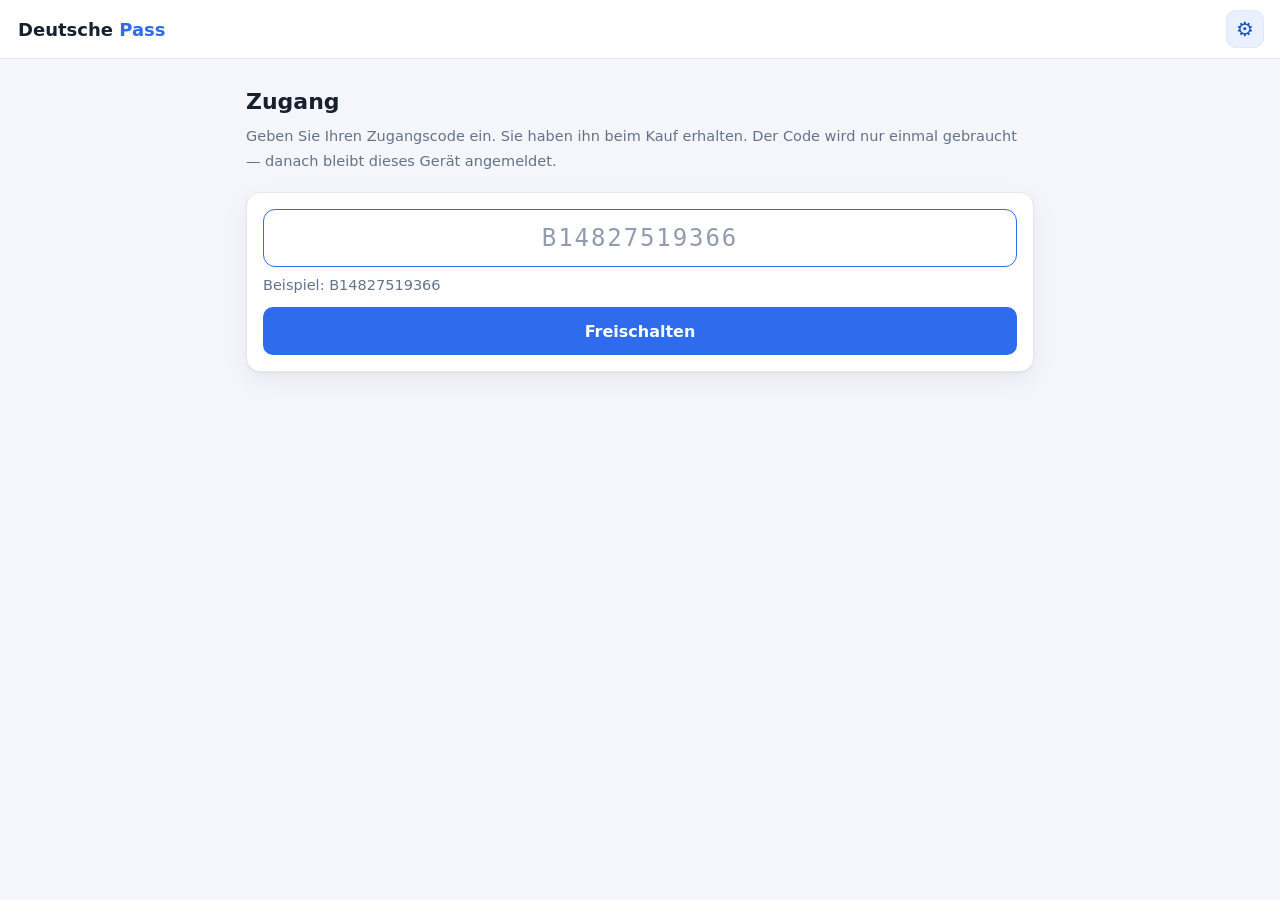
==== index.html @ 7ae7f8ea "Balken-Zahl vertikal nicht mehr abgeschnitten (höher + line-height) Die graue Prozentzahl wirkte unt" ====
<!doctype html>
<html lang="de" dir="ltr">
<head>
<meta charset="utf-8">
<meta name="viewport" content="width=device-width, initial-scale=1, viewport-fit=cover">
<title>Deutsche Pass</title>
<meta name="theme-color" content="#2f6bed">
<meta name="mobile-web-app-capable" content="yes">
<meta name="apple-mobile-web-app-capable" content="yes">
<meta name="apple-mobile-web-app-status-bar-style" content="default">
<meta name="apple-mobile-web-app-title" content="Deutsche Pass">
<link rel="manifest" href="manifest.webmanifest">
<link rel="apple-touch-icon" href="assets/icons/apple-touch-icon.png">
<link rel="icon" href="assets/icons/icon-192.png">
<link rel="stylesheet" href="assets/style.css?v=64">
</head>
<body>

<header class="topbar">
  <!-- ★ Alles im Header: ← Zurück, klickbarer Name (zur Startseite),
       ↺ Zurücksetzen (nur Übung), ⚙ Einstellungen (Sprache/Thema/Schrift)
       jederzeit über ein Menü — ohne zur Startseite zurück zu müssen. -->
  <button id="btnHome" class="brand" aria-label="Startseite">Deutsche <span>Pass</span></button>
  <div id="timer" class="timer" hidden><span id="timerText">00:00</span></div>
  <button id="btnReset" class="hbtn" hidden aria-label="Zurücksetzen">↺</button>
  <button id="btnBack" class="hbtn" hidden aria-label="Zurück">←</button>
  <button id="btnSettings" class="hbtn" aria-label="Einstellungen">⚙</button>
  <div id="setmenu" class="setmenu" hidden></div>
</header>

<main id="app"></main>

<div id="toast" class="toast" hidden></div>

<!-- ★ ?v=… بيكسر الكاش القديم: الرابط بيتغيّر فالمتصفّح مجبور يجيب
     نسخة جديدة. نرفّع الرقم لما يعلق الطلاب على نسخة قديمة. -->
<script src="assets/i18n.js?v=64"></script>
<script src="assets/config.js"></script>
<script src="assets/api.js?v=64"></script>
<script src="assets/app.js?v=64"></script>
<script>
  if ('serviceWorker' in navigator) {
    addEventListener('load', () => navigator.serviceWorker.register('sw.js').catch(() => {}));
  }
</script>
</body>
</html>
---- assets/style.css ----
:root{
  --bg:#f4f6fb; --card:#ffffff; --ink:#16202e; --muted:#65728a;
  --line:#e2e7f0; --brand:#2f6bed; --brand-dark:#1f4fc0; --brand-soft:#e9f0ff;
  --ok:#12855c; --ok-soft:#e4f6ee; --bad:#c8324b; --bad-soft:#fdeaee;
  --warn:#b7791f; --warn-soft:#fdf3e0;
  --fs:16px;              /* A+/A− بيغيّروه من الإعدادات */
  --radius:14px; --shadow:0 1px 2px rgba(16,24,40,.05),0 8px 24px rgba(16,24,40,.06);
}
/* الوضع الليلي: مرة حسب إعداد النظام (إلا إذا المستخدم اختار فاتح صراحةً)،
   ومرة حسب اختياره الصريح — تا يشتغل بالحالتين */
@media (prefers-color-scheme: dark){
  :root:not([data-theme="light"]){
    --bg:#0f1520; --card:#182233; --ink:#f2f5fb; --muted:#aeb9ce;
    --line:#28344a; --brand:#5b8dff; --brand-dark:#7ba3ff; --brand-soft:#1c2b46;
    --ok:#43c795; --ok-soft:#122c24; --bad:#ff7d95; --bad-soft:#331a21;
    --warn:#e0b25e; --warn-soft:#31280f;
    --shadow:0 1px 2px rgba(0,0,0,.3),0 8px 24px rgba(0,0,0,.25);
  }
}
:root[data-theme="dark"]{
    --bg:#0f1520; --card:#182233; --ink:#f2f5fb; --muted:#aeb9ce;
    --line:#28344a; --brand:#5b8dff; --brand-dark:#7ba3ff; --brand-soft:#1c2b46;
    --ok:#43c795; --ok-soft:#122c24; --bad:#ff7d95; --bad-soft:#331a21;
    --warn:#e0b25e; --warn-soft:#31280f;
    --shadow:0 1px 2px rgba(0,0,0,.3),0 8px 24px rgba(0,0,0,.25);
}
*{box-sizing:border-box}
html,body{margin:0;padding:0}
body{
  background:var(--bg); color:var(--ink); min-height:100vh;
  font-family:system-ui,-apple-system,"Segoe UI",Roboto,"Helvetica Neue",Arial,sans-serif;
  font-size:var(--fs); line-height:1.7; -webkit-text-size-adjust:100%;
}
main{max-width:820px; margin:0 auto; padding:18px 16px 24px}

/* ---------- topbar ---------- */
.topbar{
  /* ★ الهيدر دائماً LTR: الاسم «Deutsche Pass» يسار والأزرار يمين، حتى
     لما تكون الواجهة عربي (RTL) — تا يضلّ متل الألماني وما ينقلب. */
  direction:ltr;
  position:sticky; top:0; z-index:30; display:flex; align-items:center; gap:12px;
  padding:10px 16px; background:var(--card); border-bottom:1px solid var(--line);
}
.brand{
  background:none; border:0; font-family:inherit; font-weight:700; font-size:18px;
  color:var(--ink); margin-inline-end:auto; cursor:pointer; padding:4px 2px; white-space:nowrap;
}
.brand span{color:var(--brand)}
.brand:hover{opacity:.82}
/* ★ Header-Symbole: ← Zurück, ↺ Zurücksetzen, ⚙ Einstellungen. */
.hbtn{
  flex:0 0 auto; display:inline-flex; align-items:center; justify-content:center;
  width:38px; height:38px; padding:0; border-radius:10px;
  background:var(--brand-soft); border:1px solid var(--line);
  color:var(--brand-dark); font-size:20px; line-height:1; font-weight:700;
  cursor:pointer; font-family:inherit; transition:background .14s, color .14s, border-color .14s;
}
.hbtn:hover{background:var(--brand); color:#fff; border-color:transparent}
.hbtn.on{background:var(--brand); color:#fff; border-color:transparent}
.hbtn[hidden]{display:none}
/* ★ Einstellungs-Menü: Dropdown unter dem ⚙ im Header. */
.setmenu{
  position:absolute; top:calc(100% + 8px); inset-inline-end:10px; z-index:40;
  background:var(--card); border:1px solid var(--line); border-radius:14px;
  box-shadow:0 14px 34px rgba(16,24,40,.22); padding:14px;
}
.setmenu[hidden]{display:none}
.setmenu .setbar{flex-direction:column; align-items:stretch; gap:12px; margin:0; padding:0; border-bottom:0}
.setmenu .setgrp{justify-content:center}
.timer{
  font-variant-numeric:tabular-nums; font-weight:700; font-size:17px;
  background:var(--brand-soft); color:var(--brand-dark);
  padding:6px 14px; border-radius:999px; letter-spacing:.5px;
}
.timer.low{background:var(--bad-soft); color:var(--bad); animation:pulse 1s infinite}
@keyframes pulse{50%{opacity:.55}}

/* ---------- generic ---------- */
h1{font-size:22px; margin:6px 0 4px}
h2{font-size:1.19em; margin:0 0 6px}
h3{font-size:1em; margin:0 0 4px}
.sub{color:var(--muted); margin:0 0 18px; font-size:14.5px}
.card{
  background:var(--card); border:1px solid var(--line); border-radius:var(--radius);
  padding:16px; margin-bottom:14px; box-shadow:var(--shadow);
}
.row{display:flex; align-items:center; gap:12px}
.grow{flex:1; min-width:0}
/* السمة hidden ما بتشتغل لحالها لما يكون في display صريح بالقاعدة —
   وكل الأزرار والشريط عندهن display. بدون هالسطر، elem.hidden = true
   ما بيخفي شي. */
[hidden]{display:none !important}

/* ٤٨ بكسل أدنى حدّ للمس. الأزرار الأصغر بتنضغط غلط على الموبايل،
   وجمهورنا كورسات لغة مو مطوّرين. والثانوي بإطار واضح مو رمادي باهت:
   بلا إطار ما بيبيّن إنه زرّ أصلاً. */
.btn{
  display:inline-flex; align-items:center; justify-content:center; gap:8px;
  min-height:48px;
  background:var(--brand); color:#fff; border:2px solid var(--brand);
  border-radius:10px;
  padding:12px 22px; font-size:1em; font-weight:600; cursor:pointer;
  font-family:inherit; transition:filter .15s, border-color .15s;
}
.btn:hover:not(:disabled){filter:brightness(1.07)}
.btn:focus-visible{outline:3px solid var(--brand); outline-offset:2px}
.btn:disabled{opacity:.5; cursor:not-allowed}
.btn.ghost{background:transparent; color:var(--brand); border-color:var(--brand)}
.btn.grey{background:var(--card); color:var(--ink); border-color:var(--line)}
.btn.grey:hover:not(:disabled){border-color:var(--brand); filter:none}
.btn.wide{width:100%}
.btn.sm{min-height:38px; padding:7px 15px; font-size:.88em}
.pill{
  display:inline-block; font-size:12.5px; font-weight:600; padding:3px 10px;
  border-radius:999px; background:var(--brand-soft); color:var(--brand-dark);
}
.pill.ok{background:var(--ok-soft); color:var(--ok)}
.pill.bad{background:var(--bad-soft); color:var(--bad)}
.pill.warn{background:var(--warn-soft); color:var(--warn)}

/* ---------- lists ---------- */
.tile{
  display:flex; align-items:center; gap:14px; width:100%; text-align:start;
  background:var(--card); border:1px solid var(--line); border-radius:var(--radius);
  padding:14px 16px; margin-bottom:10px; cursor:pointer; font-family:inherit;
  font-size:1em; color:inherit; box-shadow:var(--shadow); transition:transform .12s, border-color .12s;
}
.tile:hover{transform:translateY(-1px); border-color:var(--brand)}
.tile .n{
  flex:none; width:38px; height:38px; border-radius:10px; background:var(--brand-soft);
  color:var(--brand-dark); font-weight:700; display:grid; place-items:center; font-size:15px;
}
.tile .meta{font-size:.83em; color:var(--muted)}
.tile .chev{color:var(--muted); font-size:20px}

/* ---------- exam ---------- */
/* ★ Der deutsche Inhalt bleibt immer LTR — auch bei arabischer Oberfläche
   (Prüfungsatmosphäre). Transiente UI (Dialog, Toast) liegt außerhalb von
   #app und folgt der Sprachrichtung. */
#app{direction:ltr}
.instr{
  background:var(--brand-soft); border-radius:12px; padding:14px 16px; margin-bottom:16px;
  font-size:.95em;
}
.instr .de{margin-top:8px; color:var(--muted); font-size:.88em}
/* ★ Übersetzung der Anweisung (ar/uk) direkt unter dem deutschen Text. */
.instr:has(+ .instr-tr){margin-bottom:8px}
.instr-tr{
  background:var(--card); border:1px solid var(--line);
  border-inline-start:3px solid var(--brand); border-radius:10px;
  padding:12px 14px; margin-bottom:16px; font-size:.95em; line-height:1.6; color:var(--ink);
}
.passage{
  background:var(--card); border:1px solid var(--line); border-radius:var(--radius);
  padding:16px; margin-bottom:14px; box-shadow:var(--shadow);
}
.passage h3{color:var(--brand-dark)}
.passage p{margin:0 0 14px; line-height:1.85}
.passage p:last-child{margin-bottom:0}
.passage p.strong{font-weight:700}          /* Überschrift im Originaltext */
.passage .body{white-space:pre-wrap; line-height:1.85}

/* ---------- Schild: Lesen Teil 3 (Hinweisschilder / Aushänge) ----------
   كل سؤال = لافتة/إعلان صغير داخل إطار مثل الفحص الحقيقي. العنوان فوق
   الإطار (الموقف)، والمتن متوسّط جوّا إطار مزدوج، وأوّل سطر fett. */
.schildwrap{margin:0 0 16px}
.schildcap{font-weight:600; color:var(--muted); margin:0 0 8px; font-size:.95em}
.schild{
  border:2px solid var(--ink); border-radius:4px;
  background:var(--card); box-shadow:0 0 0 4px var(--card),0 0 0 5px var(--line);
  padding:18px 20px; max-width:430px; text-align:center;
}
.schild p{margin:0 0 8px; line-height:1.6}
.schild p:last-child{margin-bottom:0}
.schild p.h{font-weight:800; font-size:1.12em; letter-spacing:.3px; margin-bottom:10px}

/* ---------- Formular: Schreiben Teil 1 (Anmeldung ausfüllen) ----------
   نموذج تسجيل مثل الفحص: عنوان متوسّط، صفوف «اسم الحقل : القيمة».
   القيم المعطاة برمادي خفيف، والخانات الفاضية حقول إدخال مع رقمها. */
.formscenario{
  background:var(--brand-soft); border-radius:var(--radius);
  padding:14px 16px; margin:0 0 16px; line-height:1.7;
}
.formscenario p{margin:0 0 8px}
.formscenario p:last-child{margin:0}
.formcard{
  border:1.5px solid var(--ink); border-radius:6px; background:var(--card);
  padding:16px 16px 18px; margin:0 0 4px; overflow:hidden;
}
.formhd{text-align:center; border-bottom:2px solid var(--ink); padding-bottom:8px; margin-bottom:14px}
.formtitle{font-weight:800; font-size:1.15em; letter-spacing:.2px}
.formsub{font-weight:700; color:var(--muted)}
.frow{
  display:grid; grid-template-columns:minmax(104px,34%) 1fr;
  gap:6px 10px; align-items:center; padding:6px 0;
  border-bottom:1px dashed var(--line);
}
.frow:last-child{border-bottom:0}
.flabel{color:var(--muted); font-weight:600; font-size:.95em}
.flabel .fnum{color:var(--muted); font-weight:500; font-size:.85em; opacity:.8}
.fcell{display:flex; flex-wrap:wrap; align-items:center; gap:6px 8px; min-width:0}
.fval{flex:0 1 auto; min-width:0; padding:3px 8px; border-radius:4px}
.fval.given{background:var(--line); color:var(--ink)}
.frow .q.ffill{flex:1 1 120px; min-width:96px; margin:0}
.frow .q.fchoice{flex:1 1 100%; margin:0}
.finput{
  width:100%; box-sizing:border-box; padding:7px 10px;
  border:1px solid var(--line); border-radius:6px;
  background:var(--card); color:var(--ink); font:inherit; font-size:.95em;
}
.finput:focus{outline:none; border-color:var(--brand); box-shadow:0 0 0 2px var(--brand-soft)}
.finput.correct{border-color:var(--ok); color:var(--ok); font-weight:700}
.finput.wrong{border-color:var(--bad); color:var(--bad); text-decoration:line-through}
/* ★ موبايل: التسمية والخانة كانوا فايتين ببعض (وبتسوأ لما يكبر الخط).
   منخلّي كل صفّ عمودي — التسمية فوق والخانة تحت بعرض كامل. */
@media (max-width:600px){
  .frow{grid-template-columns:1fr; gap:4px 0; padding:9px 0}
  .flabel{font-size:.9em}
  .fcell{width:100%}
  .fval.given{display:inline-block}
}
.fsol{display:block; margin-top:4px; color:var(--ok); font-weight:700; font-size:.9em}
.fchoice .opts.inline{margin:0; flex-wrap:wrap; gap:6px}
.fchoice .opt{padding:5px 10px}

/* ---------- Schreiben Teil 2 (Übung) — „Wow"-Design ---------- */
.btn.sm{padding:4px 12px; font-size:.85em}

/* Aufgabe als eleganter Prompt mit Akzentleiste + Feder-Icon */
.w2set .instr{
  position:relative; margin:0 0 14px; padding:16px 18px 16px 54px;
  background:linear-gradient(135deg, var(--brand-soft), transparent 70%), var(--card);
  border:1px solid var(--line); border-inline-start:4px solid var(--brand);
  border-radius:16px; line-height:1.75; box-shadow:var(--shadow);
}
.w2set .instr::before{
  content:"✍️"; position:absolute; inset-inline-start:16px; top:15px; font-size:1.5em;
  filter:drop-shadow(0 2px 4px rgba(0,0,0,.2));
}
.w2set textarea{border-radius:14px}
.w2set .wlabel{
  display:inline-flex; align-items:center; gap:6px; margin-top:10px;
  padding:5px 13px; border-radius:999px; background:var(--brand-soft);
  color:var(--brand-dark); font-size:.9em; font-weight:700;
}
.w2set .wlabel.low{background:var(--warn-soft); color:var(--warn)}
.w2set .wlabel .sub{font-weight:500; margin:0}

.w2{margin-top:14px}
.w2tools{display:flex; flex-wrap:wrap; gap:10px; align-items:center}
.w2tools .btn{
  flex:0 1 auto; border-radius:12px; font-weight:700;
  transition:transform .14s ease, box-shadow .14s ease, filter .14s ease, background .2s ease;
}
.w2tools .btn:hover:not(:disabled){transform:translateY(-2px); box-shadow:0 8px 20px rgba(16,24,40,.18)}
.w2tools .btn:active{transform:translateY(0)}
.w2tools .btn:not(.ghost):not(.grey){
  background:linear-gradient(135deg, var(--brand), var(--brand-dark)); border-color:transparent;
}
.w2tools .btn.saved{background:linear-gradient(135deg, var(--ok), #0e7a53); border-color:transparent}
.w2photo{cursor:pointer; margin:0}

/* gespeichertes Foto wie ein aufgeklebtes Polaroid */
.w2shot .shot{margin:16px 0 0; display:flex; flex-direction:column; align-items:center; gap:10px}
.w2shot .shot img{
  max-width:88%; max-height:420px; padding:10px 10px 30px; background:#fff;
  border:none; border-radius:4px; transform:rotate(-1.6deg);
  box-shadow:0 14px 34px rgba(0,0,0,.28), 0 2px 6px rgba(0,0,0,.2);
}

/* Musterlösung wie ein Brief auf Papier — mit sanfter Einblendung */
.muster{
  position:relative; margin-top:16px; padding:20px 22px 18px;
  background:linear-gradient(180deg, var(--ok-soft), var(--card) 60%);
  border:1px solid var(--ok); border-inline-start:5px solid var(--ok);
  border-radius:16px; box-shadow:0 10px 30px rgba(16,24,40,.12);
  animation:musterIn .34s cubic-bezier(.2,.7,.3,1);
}
@keyframes musterIn{from{opacity:0; transform:translateY(-8px)} to{opacity:1; transform:none}}
.muster h3{
  display:inline-flex; align-items:center; gap:8px; margin:0 0 10px;
  color:var(--ok); letter-spacing:.3px;
}
.muster h3::before{content:"📄"; font-size:1.1em}
.muster .body{
  white-space:pre-wrap; line-height:1.95;
  font-family:Georgia,"Times New Roman",serif; font-size:1.04em; color:var(--ink);
}

/* ---------- Sprechen Teil 1: Sich vorstellen ---------- */
.sprechen{margin-top:4px}
.flipgrid{display:grid; grid-template-columns:1fr 1fr; gap:12px; margin:14px 0}
@media(max-width:380px){.flipgrid{grid-template-columns:1fr}}
.flip{border:0; background:none; padding:0; cursor:pointer; min-height:96px;
  font:inherit; perspective:900px}
.flipin{position:relative; display:block; width:100%; min-height:96px;
  transition:transform .5s cubic-bezier(.2,.7,.3,1); transform-style:preserve-3d}
.flip.flipped .flipin{transform:rotateY(180deg)}
.flip:hover .flipin{box-shadow:none}
.fface{position:absolute; inset:0; display:flex; align-items:center; justify-content:center;
  text-align:center; padding:14px; border-radius:16px; -webkit-backface-visibility:hidden;
  backface-visibility:hidden; box-shadow:var(--shadow)}
.ffront{background:linear-gradient(135deg, var(--brand-soft), var(--card));
  border:1px solid var(--line); color:var(--brand-dark);
  font-family:Georgia,"Times New Roman",serif; font-size:1.5em; font-weight:700}
.fback{background:linear-gradient(135deg, var(--ok-soft), var(--card));
  border:1px solid var(--ok); color:var(--ink);
  transform:rotateY(180deg); font-size:.98em; line-height:1.55}
.spquiz{margin-top:18px; padding:16px; border-radius:16px; background:var(--card);
  border:1px solid var(--line); box-shadow:var(--shadow)}
.spquiz h3{margin:0 0 10px}
.qcard{background:var(--brand-soft); border-radius:12px; padding:14px 16px;
  margin-bottom:12px; min-height:48px}
.spqtext{margin:0; font-weight:700; font-size:1.08em; color:var(--ink)}
.spqans{margin:8px 0 0; color:var(--ok); font-weight:600}
.sptools{display:flex; flex-wrap:wrap; gap:10px}
.sptools .btn{border-radius:12px; font-weight:700; transition:transform .14s, box-shadow .14s}
.sptools .btn:hover{transform:translateY(-2px); box-shadow:0 8px 20px rgba(16,24,40,.18)}
.sptools .btn:not(.ghost){background:linear-gradient(135deg, var(--brand), var(--brand-dark)); border-color:transparent}

/* ★ Sprechen Teil 2 — كروت موضوع/كلمة */
.spthemes{display:flex; flex-wrap:wrap; gap:8px; margin:12px 0 16px}
.spchip{border:1px solid var(--line); background:var(--card); color:var(--ink);
  border-radius:999px; padding:6px 14px; font:inherit; font-weight:600; font-size:.92em;
  cursor:pointer; transition:all .14s}
.spchip:hover{border-color:var(--brand); color:var(--brand-dark)}
.spchip.on{background:linear-gradient(135deg, var(--brand), var(--brand-dark));
  border-color:transparent; color:#fff; box-shadow:0 6px 16px rgba(16,24,40,.18)}
.spcard{position:relative; border:2px solid var(--ink); border-radius:16px;
  background:linear-gradient(160deg, var(--card), var(--brand-soft));
  padding:34px 20px 30px; min-height:150px; display:flex; flex-direction:column;
  align-items:center; justify-content:center; text-align:center; box-shadow:var(--shadow);
  overflow:hidden}
.spcard::before{content:"🎴"; position:absolute; top:10px; right:14px; font-size:1.2em; opacity:.5}
.spcardthema{position:absolute; top:12px; left:14px; display:inline-flex; align-items:center;
  gap:6px; font-size:.82em}
.spthemalbl{background:var(--brand); color:#fff; border-radius:7px; padding:2px 9px;
  font-weight:700; letter-spacing:.02em}
.spthemaval{font-weight:700; color:var(--brand-dark)}
.spcardwort{font-family:Georgia,"Times New Roman",serif; font-weight:700;
  font-size:2.3em; line-height:1.15; color:var(--ink); margin-top:10px; word-break:break-word}
.spcard.empty{border-style:dashed; border-color:var(--line); background:var(--card)}
.spcard.empty::before{opacity:.3}
.spcard.empty .spcardwort{font-family:inherit; font-size:1.02em; font-weight:500; color:var(--muted)}
.spcard.empty .spcardthema{display:none}
.spreveal{margin:14px 0}
.spreveal p{display:flex; gap:10px; align-items:baseline; margin:0 0 8px;
  padding:12px 14px; border-radius:12px; line-height:1.5}
.splbl{flex:0 0 auto; font-size:1.05em}
.spqline{background:var(--brand-soft)}
.spqtext2{font-weight:700; color:var(--ink)}
.spaline{background:var(--ok-soft)}
.spatext{color:var(--ok); font-weight:600}
.bank{
  background:var(--card); border:1px dashed var(--line); border-radius:var(--radius);
  padding:14px 16px; margin-bottom:16px;
}
.bank ul{margin:0; padding:0; list-style:none; display:grid; gap:7px}
.bank li{font-size:.95em; line-height:1.55}
.bank .k{
  display:inline-grid; place-items:center; width:24px; height:24px; border-radius:6px;
  background:var(--brand-soft); color:var(--brand-dark); font-weight:700; font-size:13px;
  margin-inline-end:8px; vertical-align:-4px;
}
.q{
  background:var(--card); border:1px solid var(--line); border-radius:var(--radius);
  padding:14px 16px; margin-bottom:12px; box-shadow:var(--shadow);
}
.q .qhead{display:flex; gap:10px; align-items:flex-start; margin-bottom:10px}
.q .qnum{
  flex:none; width:28px; height:28px; border-radius:8px; background:var(--brand-soft);
  color:var(--brand-dark); font-weight:700; display:grid; place-items:center; font-size:14px;
}
.q .qtext{font-weight:600; font-size:15.5px}
.opts{display:grid; gap:8px}
.opts.inline{grid-template-columns:1fr 1fr}
/* Teil 2: die zwei Anzeigen nebeneinander (wie im Test) */
.opts.cards{grid-template-columns:1fr 1fr; gap:12px; align-items:stretch}
.opt{
  display:flex; align-items:center; gap:10px; border:1.5px solid var(--line);
  border-radius:10px; padding:13px 14px; cursor:pointer; font-size:.95em;
  min-height:48px;
  transition:border-color .12s, background .12s;
}
.opt:hover{border-color:var(--brand)}
.opt input{accent-color:var(--brand); width:18px; height:18px; flex:none; margin:0}
.opt.sel{border-color:var(--brand); background:var(--brand-soft)}
.opt .k{font-weight:700; color:var(--brand-dark); flex:none}
/* ★ تصحيح بسيط: بلا خلفيات مملوءة. الصحيح = إطار أخضر + ✓،
   اختيارك الغلط = إطار أحمر + ✗. والحالة بتبيّن بالشريط الجانبي الملوّن. */
.opt.correct{border-color:var(--ok)}
.opt.wrong{border-color:var(--bad)}
.opt.correct::after{content:"✓"; margin-inline-start:auto; font-weight:800; color:var(--ok)}
.opt.wrong::after{content:"✗"; margin-inline-start:auto; font-weight:800; color:var(--bad)}

/* Üben nach Abschnitt: Antworten anzeigen (grün/rot) */
.pgroup{margin-bottom:8px}
.reveal{width:100%; margin:4px 0 20px}
.reveal.done{border-color:var(--ok); color:var(--ok); cursor:default}
/* Goethe Lesen Teil 2: Anzeigen als kleine Website-Fenster.
   ★ Klassennamen ohne „ad"/„anzeige" — Werbeblocker blenden Elemente mit
     solchen Klassen aus, dann bleibt die Karte leer. „wc" = Website-Karte. */
.opt.webcard{flex-direction:row; align-items:stretch; gap:10px; padding:10px; cursor:pointer}
.opt.webcard > input{align-self:center}
.opt.webcard > .k{align-self:center; text-transform:lowercase}
.opt.webcard.correct, .opt.webcard.wrong{background:transparent}
.opt.webcard.correct .wc{border-color:var(--ok)}
.opt.webcard.wrong .wc{border-color:var(--bad)}
.wc{flex:1; min-width:0; border:1px solid var(--line); border-radius:8px; overflow:hidden; background:var(--card)}
.wc .wcbar{display:block; padding:6px 10px; font-size:.8em; color:var(--muted);
  background:var(--brand-soft); border-bottom:1px solid var(--line); font-weight:600;
  overflow:hidden; text-overflow:ellipsis; white-space:nowrap}
.wc.web .wcbar{font-family:ui-monospace,Menlo,Consolas,monospace; color:var(--brand-dark)}
.wc.web .wcbar::before{content:"🌐 "}
.wc .wcbody{display:block; padding:10px 12px; font-size:.9em; line-height:1.5}
.wcline{display:block}
.wcline + .wcline{margin-top:3px}
.wcline.bullet{padding-inline-start:15px; position:relative}
.wcline.bullet::before{content:"•"; position:absolute; inset-inline-start:3px; color:var(--brand)}
.wc .wcbody b{color:var(--ink); font-weight:700}
.praxisset{margin-bottom:10px; padding-bottom:6px; border-bottom:1px solid var(--line)}
.praxisset .setnum{font-size:1.05em; color:var(--brand-dark); margin:18px 0 6px}
/* ★ Übungs-Tabs: eine kompakte, horizontal scrollbare Reihe (stapelt sich
   nicht mehr in viele Zeilen). Erledigt = grün, offen = neutral, aktiv = Ring. */
.praxtabs{display:flex; flex-wrap:nowrap; gap:6px; margin:2px 0 16px;
  overflow-x:auto; padding-bottom:5px; scrollbar-width:thin;
  -webkit-overflow-scrolling:touch; scroll-snap-type:x proximity}
.praxtabs::-webkit-scrollbar{height:6px}
.praxtabs::-webkit-scrollbar-thumb{background:var(--line); border-radius:999px}
.praxtab{flex:0 0 auto; min-width:36px; min-height:34px; padding:5px 10px;
  border-radius:9px; background:var(--card); border:1px solid var(--line);
  color:var(--ink); font:inherit; font-size:.9em; font-weight:700; cursor:pointer;
  scroll-snap-align:center;
  transition:border-color .12s, background .12s, color .12s, box-shadow .12s}
.praxtab:hover{border-color:var(--brand)}
.praxtab.done{background:var(--ok-soft); border-color:var(--ok); color:var(--ok)}
.praxtab.on{border-color:var(--brand); box-shadow:0 0 0 2px var(--brand-soft)}
.reset{width:100%; margin:8px 0 28px; color:var(--bad); border-color:var(--bad)}
.key.correct{border-color:var(--ok); background:var(--ok-soft); color:var(--ok)}
.key.wrong{border-color:var(--bad); background:var(--bad-soft); color:var(--bad)}
.locked{pointer-events:none}
select,textarea{
  font-family:inherit; font-size:.95em; color:var(--ink); background:var(--card);
  border:1.5px solid var(--line); border-radius:10px; padding:10px 12px; width:100%;
}
select:focus,textarea:focus{outline:0; border-color:var(--brand)}
textarea{min-height:230px; line-height:1.8; direction:ltr; text-align:left}
.counter{font-size:.83em; color:var(--muted); margin-top:6px}

/* ---- Schnellprüfung beim Brief ----
   Zählbares steht oben und aktualisiert sich beim Tippen. Die Leitpunkte
   stehen darunter als Haken — ob ein Punkt wirklich bearbeitet ist, kann
   nur der Schreibende beurteilen, also behauptet die App es nicht. */
.checks{margin-top:10px; border:1px solid var(--line); border-radius:12px;
  padding:12px 14px; background:var(--card)}
.checks h3{margin:0 0 8px; font-size:.95em}
.checks ul{list-style:none; margin:0; padding:0}
.checks li{display:flex; gap:8px; align-items:flex-start; padding:3px 0;
  font-size:.92em; color:var(--muted)}
.checks li.ok{color:var(--ok)}
.checks .mark{flex:none; width:1.1em; font-weight:700}
.checks .sub{margin:10px 0 4px; font-size:.86em}
.checks .pts li{color:var(--ink)}
.checks .pts label{display:flex; gap:8px; align-items:flex-start; cursor:pointer}
.checks .pts input{margin:2px 0 0; width:18px; height:18px; flex:none;
  accent-color:var(--brand)}

/* حقل الكود: كبير، بالنص، وLTR دايماً — حتى بواجهة عربية الكود لاتيني */
.codeinput{
  font-family:ui-monospace,SFMono-Regular,Menlo,Consolas,monospace;
  font-size:1.5em; font-weight:700; letter-spacing:.12em;
  direction:ltr; text-align:center; text-transform:uppercase;
  color:var(--ink); background:var(--card);
  border:1.5px solid var(--line); border-radius:12px;
  padding:14px 10px; width:100%; min-height:56px;
}
.codeinput:focus{outline:0; border-color:var(--brand)}
.codeinput::placeholder{font-weight:400; letter-spacing:.08em; color:var(--muted); opacity:.7}

/* ---------- feedback ---------- */
.fb{margin-top:10px; border-radius:10px; padding:10px 12px; font-size:14.5px}
.fb.ok{background:var(--ok-soft); color:var(--ok)}
.fb.bad{background:var(--bad-soft); color:var(--bad)}
.fb .why{color:var(--ink); margin-top:6px; opacity:.85}
/* ★ شريط جانبي ملوّن بيبيّن حالة السؤال: أخضر = صح، أحمر = غلط. */
.q.isok{border-inline-start:4px solid var(--ok)}
.q.isbad{border-inline-start:4px solid var(--bad)}

/* ---------- score ---------- */
.score{text-align:center; padding:26px 16px}
.score .big{font-size:52px; font-weight:800; line-height:1.1}
.score .pct{font-size:18px; color:var(--muted); margin-top:4px}
.bar{height:10px; border-radius:999px; background:var(--line); overflow:hidden; margin:16px 0 6px}
.bar > i{display:block; height:100%; background:var(--brand); border-radius:999px}
.bar > i.ok{background:var(--ok)}
.bar > i.bad{background:var(--bad)}

/* ---------- bottom bar ---------- */
.bottombar{
  position:fixed; bottom:0; inset-inline:0; z-index:25;
  background:var(--card); border-top:1px solid var(--line);
  padding:0 0 env(safe-area-inset-bottom);
}
.bottombar .inner{
  padding:10px 16px; display:flex; gap:10px;
  align-items:center; justify-content:center; flex-wrap:wrap;
}
/* شريط التقدّم فوق الأزرار: بيبيّن وين وصل بلمحة، والرقم تحته بيقول
   بالضبط. مع مؤقّت شغّال، «كم باقي» سؤال بيتكرّر كل دقيقة. */
.progbar{height:5px; background:var(--line); overflow:hidden}
.progbar i{display:block; height:100%; width:0; background:var(--brand);
  transition:width .25s ease}
.bottombar .progress{font-size:.88em; color:var(--muted); white-space:nowrap}
.bottombar .inner{width:100%; max-width:820px; margin:0 auto; display:flex; gap:10px; align-items:center}
/* ★ أزرار الـfooter بشاشة النتيجة: متوسّطة وبعرض مريح، مو مشدودة على
   كل العرض. بس بالأشرطة يلي بلا مؤشّر تقدّم (مو شريط الامتحان). */
.bottombar .inner:not(:has(.progress)){justify-content:center}
.bottombar .inner:not(:has(.progress)) > .btn{flex:0 0 auto; min-width:150px}
.progress{font-size:13.5px; color:var(--muted); white-space:nowrap}

/* ---------- toast ---------- */
.toast{
  position:fixed; bottom:80px; inset-inline:0; margin:auto; width:max-content; max-width:88%;
  background:var(--ink); color:var(--bg); padding:10px 18px; border-radius:999px;
  font-size:14.5px; z-index:60; box-shadow:var(--shadow);
}
.empty{text-align:center; color:var(--muted); padding:40px 10px}
@media (max-width:520px){
  .opts.inline{grid-template-columns:1fr}
  main{padding:14px 12px 20px}
}
/* Anzeigen brauchen mehr Breite — auf schmalen Schirmen untereinander */
@media (max-width:640px){
  .opts.cards{grid-template-columns:1fr}
}

/* صورة بنك الإعلانات (Leseverstehen Teil 3) */
.bankimg{
  width:100%; height:auto; border-radius:10px; border:1px solid var(--line);
  background:#fff; display:block;
}

/* Zeilen in der Korrektur: Label + Wert */
.fb b{display:block; margin-bottom:4px}
.fbrow{display:flex; gap:10px; align-items:baseline; margin-top:4px}
.fbrow .lbl{flex:none; min-width:96px; opacity:.8; font-size:13.5px}
.fbrow .val{flex:1; color:var(--ink); font-weight:500}
.fb.warn{background:var(--warn-soft); color:var(--warn)}

/* Anzeigenbild (Leseverstehen, Teil 3) */
.bankimg{
  width:100%; height:auto; border-radius:10px; border:1px solid var(--line);
  background:#fff; display:block;
}

/* Gruppen auf der Modelltest-Seite */

/* Teile-Liste auf dem Startbildschirm eines Prüfungsteils */
.partlist{list-style:none; margin:0 0 16px; padding:0; display:grid; gap:1px;
  background:var(--line); border:1px solid var(--line); border-radius:10px; overflow:hidden}
.partlist li{display:flex; gap:12px; align-items:baseline;
  background:var(--card); padding:10px 14px; font-size:15px}
.partlist .meta{color:var(--muted); font-size:13px; white-space:nowrap}

/* Sprungleiste zwischen den Teilen einer Prüfung */
.partnav{position:sticky; top:53px; z-index:20; display:flex; gap:8px; overflow-x:auto;
  padding:10px 0; margin:-4px 0 10px; background:var(--bg);
  -webkit-overflow-scrolling:touch; scrollbar-width:none}
.partnav::-webkit-scrollbar{display:none}
.partnav a{flex:none; text-decoration:none; font-size:13.5px; font-weight:600;
  color:var(--brand-dark); background:var(--brand-soft);
  padding:6px 13px; border-radius:999px; white-space:nowrap}
.partnav a:hover{filter:brightness(.95)}
.partnav a.active{background:var(--brand); color:#fff}

/* Überschrift eines Teils innerhalb einer laufenden Prüfung */
.part{scroll-margin-top:110px}
.part + .part{margin-top:34px; border-top:2px solid var(--line); padding-top:22px}
.parthead{font-size:18px; margin:0 0 10px; color:var(--brand-dark)}

/* Teil-Ergebnis in der Korrektur */
.partscore{display:flex; gap:12px; align-items:center; margin:22px 0 10px;
  font-weight:600; font-size:15.5px}

/* Nachfrage-Fenster (das eingebaute confirm() ist im eingebetteten Rahmen blockiert) */
.modalback{position:fixed; inset:0; z-index:100; display:grid; place-items:center;
  background:rgba(9,14,24,.55); padding:24px}
.modal{background:var(--card); border:1px solid var(--line); border-radius:var(--radius);
  box-shadow:var(--shadow); padding:20px; max-width:380px; width:100%}
.modal p{margin:0 0 18px; font-size:16px}
.modalbtns{display:flex; gap:10px}
.modalbtns .btn{flex:1}

/* ---- Problem melden ----
   Ruhig und am Ende der Seite: wichtig genug, um gefunden zu werden,
   unwichtig genug, um nicht mit „Prüfung starten" zu konkurrieren. */
.reportbtn{width:100%; margin-top:16px; display:flex; align-items:center;
  justify-content:center; gap:8px; color:var(--muted); font-weight:500}
.reportbtn .i{display:inline-grid; place-items:center; width:20px; height:20px;
  border-radius:50%; border:1.5px solid currentColor; font-size:12px;
  font-weight:700; font-style:italic; flex:none}

/* Das Meldefenster ist breiter — hier wird geschrieben, nicht geklickt. */
.modal.report{max-width:520px}
.modal.report p{margin-bottom:12px; font-size:15px; color:var(--muted); line-height:1.6}
/* ★ Anders als der deutsche Brief: hier schreibt die Person in ihrer
   eigenen Sprache. Die feste LTR-Regel für textarea würde arabischen
   Text verkehrt herum ausrichten, darum erbt dieses Feld die Richtung
   der Oberfläche — und dir="auto" entscheidet innerhalb der Zeile. */
.modal.report textarea{direction:inherit; text-align:start; min-height:150px}
.modal.report .counter{margin:6px 0 16px}

/* Ein Bewertungskriterium im Schriftlichen Ausdruck */
.crit + .crit{margin-top:18px; border-top:1px solid var(--line); padding-top:16px}
.crit h3{margin:0 0 2px; font-size:16px}
.crit .opts.inline{grid-template-columns:repeat(4, 1fr)}
.crit .opt{flex-direction:column; gap:2px; text-align:center; padding:8px 4px; font-size:13px}
.crit .opt input{display:none}
.crit .opt .k{font-size:16px}

/* Schriftlicher Ausdruck: Aufbau wie im Prüfungsheft */
.briefintro{margin:0 0 12px; font-size:15px}
.brief{border:2px solid var(--warn); border-radius:10px; padding:16px 18px;
  background:var(--card); margin-bottom:18px}
.brief p{margin:0 0 10px; line-height:1.75; font-size:15px}
.brief p:last-child{margin-bottom:0}
.brief .anrede{font-weight:600}
.brief .sig{font-weight:600; margin-top:14px}
.task{margin-bottom:18px}
.task > p{margin:0 0 10px; font-size:15px; font-weight:600}
.task ul{margin:0 0 12px; padding-inline-start:22px; display:grid; gap:6px}
.task li{font-size:15px; font-weight:600}
.task .hint{font-weight:400; font-size:14px; color:var(--muted); margin:0 0 6px}

/* Zeit und Ergebnis nebeneinander auf der Kachel */
.pills{display:flex; flex-direction:column; gap:6px; align-items:flex-end; flex:none}

/* Früher gewählte Antwort: durchgestrichen */
.opt.dropped{opacity:.55}
.opt.dropped .k, .opt.dropped .grow{text-decoration:line-through}

/* Schon vergebene Zuordnung: im Auswahlfeld gesperrt */
select option:disabled{color:var(--muted)}

/* Prüfungsteil-Kachel mit Zeile für die letzte Prüfung */
.blockcard{margin-bottom:10px}
.blockcard .tile{margin-bottom:0}
.lastrun{
  display:grid; grid-template-columns:1fr auto auto; align-items:center; gap:8px;
  background:var(--card); border:1px solid var(--line); border-top:0;
  border-radius:0 0 var(--radius) var(--radius);
  padding:9px 10px 9px 14px; font-size:13px; color:var(--muted); line-height:1.5;
}
.lastrun .btn.sm{padding:6px 11px; font-size:13px; white-space:nowrap}

/* Pause-Fenster */
.modal h2{margin:0 0 6px; font-size:19px}
.pausetime{font-variant-numeric:tabular-nums; font-weight:700; font-size:22px;
  color:var(--brand-dark); margin:0 0 18px}
#pause{flex:none; padding:12px 16px}

/* Während der Pause sind die Aufgaben nicht lesbar */
body.paused main{filter:blur(7px); pointer-events:none; user-select:none}

/* Kachel "Fehler wiederholen" */
.tile.drill .n{background:var(--warn-soft); color:var(--warn); font-size:19px}

/* ---- Zuordnung: Buchstaben-Knöpfe statt Auswahlliste ----
   Eine Liste mit 15 Einträgen verlangt antippen, lesen, scrollen, treffen.
   Die Knöpfe zeigen alle Buchstaben auf einmal; der zugehörige Text steht
   ohnehin schon über den Aufgaben. */
.keys{display:flex; flex-wrap:wrap; gap:8px; margin-top:8px}
.key{
  min-width:48px; min-height:48px;
  background:var(--card); color:var(--ink);
  border:2px solid var(--line); border-radius:10px;
  font:inherit; font-size:1.05em; font-weight:700; cursor:pointer;
  transition:border-color .12s, background .12s;
}
.key:hover:not([disabled]){border-color:var(--brand)}
.key.sel{background:var(--brand); border-color:var(--brand); color:#fff}
.key[disabled]{opacity:.3; cursor:default}
.key.clr{font-weight:400; color:var(--muted); border-style:dashed}

/* ---- Einstellungen: direkt auf der Startseite ----
   Sprache, Aussehen, Schriftgröße stehen oben auf der Startseite statt
   hinter einem ⚙. Wer kein Deutsch liest, erkennt an einem Zahnrad nicht,
   dass dort seine Sprache steckt — an seiner Flagge schon. */
.setbar{
  display:flex; flex-wrap:wrap; gap:8px 18px; align-items:center;
  margin:0 0 16px; padding:8px 0 14px; border-bottom:1px solid var(--line);
}
.setgrp{display:flex; gap:6px; align-items:center}
.chip{
  min-width:48px; min-height:44px; padding:6px 10px;
  background:var(--card); color:var(--ink);
  border:2px solid var(--line); border-radius:11px;
  font:inherit; font-size:1.1em; font-weight:700; line-height:1;
  cursor:pointer; transition:border-color .12s, background .12s;
}
.chip:hover:not([disabled]){border-color:var(--brand)}
.chip.on{border-color:var(--brand); background:var(--brand-soft); color:var(--brand-dark)}
.chip[disabled]{opacity:.35; cursor:default}
/* ★ Sprach-Chips: gezeichnete Flagge statt Emoji (überall sichtbar). */
.flagchip{padding:6px 8px}
.flagimg{display:block; width:26px; height:17px; border-radius:3px;
  box-shadow:0 0 0 1px rgba(0,0,0,.14)}

.btn.wide{width:100%; justify-content:center; min-height:54px}

/* ---- Warteliste ----
   Die Nummer ist der Punkt: "Platz 47" sagt, dass da noch andere sind.
   Deshalb steht sie groß und allein, nicht in einem Satz versteckt. */
.queue{text-align:center; padding:26px 16px}
.qnum{
  font-size:3.4em; font-weight:800; line-height:1;
  color:var(--brand); font-variant-numeric:tabular-nums;
}
.qlabel{margin:8px 0 0; font-weight:700; font-size:1.05em}
.queue .sub{margin:6px 0 0}

/* Arabisch läuft von rechts nach links. Die Pfeile zeigen sonst in die
   falsche Richtung, und Ränder sitzen auf der falschen Seite. */
[dir="rtl"] .chev{transform:scaleX(-1)}
/* ★ زرّ الرجوع ما بينقلب بالـCSS: صار عريض ونصّه جوّاه، فقلبه بيقلب
   الحروف كمان. و«‹» بينعكس لحاله بسياق يمين-لليسار — هيك بيشتغل
   الترميز ثنائي الاتجاه. */

/* ---- Abo-Karte: was habe ich, wie lange noch ----
   Steht immer da, auch bei einer einzigen Stufe. Vorher zeigte nur der
   Umschalter die Restzeit, und der erschien erst ab zwei Stufen — der
   normale Kursteilnehmer sah also weder sein Produkt noch sein Ablaufdatum. */
.abos{display:flex;flex-direction:column;gap:8px;margin:0 0 16px}
.abo{display:flex;align-items:center;gap:12px;width:100%;text-align:start;
  background:var(--card,#fff);border:1px solid var(--line,#e2e7f0);color:var(--ink);
  border-radius:12px;padding:12px 14px;font:inherit;cursor:pointer}
.abo[disabled]{cursor:default}
.abo .grow{flex:1;min-width:0}
.abo .who{display:block;font-weight:600;font-size:15px}
.abo .what{display:block;color:var(--muted,#68758a);font-size:13px;margin-top:2px}
.abo .when{text-align:end;white-space:nowrap}
.abo .when b{display:block;font-size:14px}
.abo .bis{display:block;color:var(--muted,#68758a);font-size:12px;margin-top:2px}
.abo.on{border-color:var(--blue,#2f6bed)}
.abo.soon{border-color:var(--warn,#b7791f)}
.abo.soon .when b{color:var(--warn,#b7791f)}
/* ★ Startseite: Stufen-Karten zum Öffnen (klickbar) + „+"-Karte. */
.abo.lvlentry{transition:transform .12s, border-color .12s}
/* ★ Statistik-Leiste auf der Startseite: Serie, gelöst, gemeistert. */
.stats{display:flex; gap:10px; margin:0 0 14px}
.stat{flex:1; display:flex; flex-direction:column; align-items:center; gap:3px;
  background:var(--card); border:1px solid var(--line); border-radius:12px;
  padding:12px 8px; text-align:center}
.stat .statn{font-weight:700; font-size:1.15em; color:var(--ink); line-height:1.1}
.stat .statl{font-size:12px; color:var(--muted)}
/* „Weitermachen"-Karte: hervorgehoben über den Kurs-Karten. */
.tile.contcard{border-color:var(--brand); background:var(--brand-soft)}
.tile.contcard .n{background:var(--brand); color:#fff}
/* Fortschrittsbalken je Kurs (erledigte Teile). */
.lvlprog{display:block; margin-top:9px}
/* ★ 3-Farben-Balken mit Prozent am Anfang jeder Farbe:
   grün richtig · rot falsch · grau noch offen. */
/* ★ direction:ltr مهمّ: الواجهة بتصير RTL بالعربي، وبلا هيك «inline-start»
   بيصير يمين فالرقم ينزاح للحافة وينقصّ. وبلا overflow:hidden عالخانة تا ما
   ينقطع الرقم (لو كبر عن خانته بيفيض على جنبها وبيضلّ كامل). */
.ragbar{display:flex; direction:ltr; border-radius:7px; overflow:hidden; background:#64718c}
.ragbar i{display:flex; align-items:center; justify-content:flex-start; height:100%}
.ragbar.big{height:22px}
.ragbar.big i{padding-inline-start:6px; font-size:11px; line-height:1; font-weight:800;
  color:#fff; white-space:nowrap}
.ragbar i.g{background:var(--ok)}
.ragbar i.r{background:var(--bad)}
/* الرمادي (غير محلول): لون محايد ثابت ورقم أبيض واضح على كل الثيمات. */
.ragbar i.n{background:#64718c; color:#fff}
/* ★ Zurücksetzen-Knopf auf der Teil-Karte. */
.blockreset{flex:0 0 auto; width:34px; height:34px; padding:0; margin-inline-start:6px;
  display:inline-flex; align-items:center; justify-content:center;
  background:transparent; border:1px solid var(--line); border-radius:9px;
  color:var(--muted); font-size:18px; cursor:pointer; font-family:inherit;
  transition:background .12s, color .12s, border-color .12s}
.blockreset:hover{background:var(--bad-soft); color:var(--bad); border-color:var(--bad)}
.lvlprogbar{display:block; height:6px; border-radius:999px; overflow:hidden;
  background:var(--line)}
.lvlprogbar i{display:block; height:100%; border-radius:999px;
  background:linear-gradient(90deg, var(--brand), var(--brand-dark));
  transition:width .3s ease}
.lvlprogtxt{display:block; margin-top:5px; font-size:12px; color:var(--muted)}
.abo.lvlentry:hover{transform:translateY(-1px); border-color:var(--brand)}
.abo.lvlentry:focus-visible{outline:3px solid var(--brand); outline-offset:2px}
/* Melden-/Ausblenden-Knöpfe auf der Kurs-Karte: klar als Knöpfe erkennbar
   (Hintergrund + Rahmen). Melden neutral/dunkel, Löschen rot. */
.lvlrep, .lvldel{flex:0 0 auto; width:36px; height:36px; padding:0; margin-inline-start:6px;
  display:inline-flex; align-items:center; justify-content:center;
  border:1px solid var(--line); border-radius:10px;
  cursor:pointer; font-family:inherit;
  transition:background .12s, color .12s, border-color .12s, transform .1s}
.lvlrep svg, .lvldel svg{width:18px; height:18px; display:block}
.lvlrep{background:var(--card); color:var(--ink)}
.lvlrep:hover{background:var(--brand-soft); color:var(--brand-dark); border-color:var(--brand); transform:translateY(-1px)}
.lvldel{background:var(--bad-soft); color:var(--bad); border-color:var(--bad)}
.lvldel:hover{filter:brightness(1.08); transform:translateY(-1px)}
.abo .chev{color:var(--muted); font-size:20px; align-self:center; margin-inline-start:4px}
.abo.addcard{align-items:center; gap:12px; border-style:dashed}
.abo.addcard:hover{border-color:var(--brand)}
.abo.addcard .plus{flex:0 0 auto; display:inline-grid; place-items:center;
  width:34px; height:34px; border-radius:10px; background:var(--brand-soft);
  color:var(--brand-dark); font-size:22px; font-weight:700; line-height:1}
.abo.addcard .who{color:var(--brand)}

/* ---- Gesperrter Modelltest ----
   Sichtbar, aber nicht anklickbar: der Demo-Nutzer soll sehen, dass es
   mehr gibt. Der Inhalt wird nie geladen — nur Titel und Aufgabenzahl
   kommen aus level_catalog. */
.tile.locked{opacity:.55;cursor:default}
.tile.locked .n{background:var(--line,#e2e7f0);color:var(--muted,#68758a)}
.upsell{background:var(--card,#fff);border:1px dashed var(--brand,#2f6bed);
  border-radius:12px;padding:12px 14px;margin:0 0 12px;
  font-size:14px;color:var(--muted,#68758a)}
.upsell b{color:var(--ink,#101828)}

/* ---- Lesematerial ---- */
.readable{line-height:1.7}
.readable h2{font-size:17px;margin:18px 0 6px}
.readable h2:first-child{margin-top:0}
.readable p{margin:0 0 12px}

/* ---- Wiederholung erledigt ---- */
.tile.drill.done{opacity:.75;cursor:default}
.tile.drill.done .n{background:var(--ok,#177a4c);color:#fff}

/* ---- Hörtext (edler Player) ---- */
.audio{position:relative; border:1px solid var(--line,#e2e7f0);
  border-radius:18px; padding:18px 18px 16px; margin:0 0 18px;
  background:
    radial-gradient(120% 140% at 0% 0%, var(--brand-soft) 0%, transparent 55%),
    linear-gradient(160deg, var(--card), var(--card));
  box-shadow:0 10px 26px rgba(16,24,40,.10);
  display:flex; flex-wrap:wrap; align-items:center; gap:12px 14px}
.audio::before{content:"🎧"; flex:0 0 auto;
  width:44px; height:44px; display:flex; align-items:center; justify-content:center;
  font-size:1.35em; border-radius:50%;
  background:linear-gradient(135deg, var(--brand), var(--brand-dark)); color:#fff;
  box-shadow:0 6px 16px rgba(47,107,237,.35)}
.audio .btn[data-play]{flex:0 0 auto; border-radius:999px; font-weight:700;
  padding:11px 20px; border-color:transparent; color:#fff;
  background:linear-gradient(135deg, var(--brand), var(--brand-dark));
  box-shadow:0 6px 16px rgba(47,107,237,.30);
  transition:transform .14s, box-shadow .14s, opacity .14s}
.audio .btn[data-play]:not(:disabled):hover{transform:translateY(-2px);
  box-shadow:0 10px 22px rgba(47,107,237,.38)}
.audio .btn[data-play]:disabled{opacity:.6}
.audio .sub{margin:0; margin-inline-start:auto; font-weight:600; color:var(--muted)}
.audiobar{flex:1 1 100%; height:8px; border-radius:99px;
  background:var(--line,#e2e7f0); overflow:hidden; margin-top:2px}
.audiobar i{display:block; height:100%; width:0; border-radius:99px;
  background:linear-gradient(90deg, var(--brand), var(--brand-dark));
  transition:width .2s linear}

/* ★ Prüfungssimulation (Goethe) */
.simtile .n{background:linear-gradient(135deg, var(--brand), var(--brand-dark)); color:#fff}
.simtile{border-color:var(--brand)}
.simhead{position:sticky; top:59px; z-index:20; display:flex; align-items:center; gap:10px;
  background:linear-gradient(135deg, var(--brand), var(--brand-dark)); color:#fff;
  border-radius:12px; padding:10px 16px; margin:0 0 14px; box-shadow:var(--shadow)}
.simstep{font-weight:700; font-size:1.05em}
.simof{margin-inline-start:auto; opacity:.85; font-size:.9em; font-weight:600}
.simrevhead{margin:18px 0 8px; font-size:1em; color:var(--brand-dark)}
.yourtext{background:var(--card); border:1px solid var(--line); border-radius:10px;
  padding:12px 14px; margin:10px 0}
.yourtext .lbl{font-size:.8em; color:var(--muted); font-weight:700; margin-bottom:4px}
.yourtext p{margin:0; white-space:pre-wrap; line-height:1.6}

/* ★ Sim: Inhalt über der fixen Leiste freihalten (letzte Zeile sichtbar) */
#app:has(.bottombar){padding-bottom:104px}
#app:has(.simbar){padding-bottom:148px}
/* ★ Sim: Fortschritt oben, darunter eine zentrierte Knopfreihe
   (Zurück · Pause · Weiter) — bricht auf dem Handy sauber um. */
.simbar{flex-direction:column; gap:8px}
.simbar .progress{text-align:center}
.simacts{display:flex; gap:10px; align-items:center;
  justify-content:center; flex-wrap:wrap; width:100%}
.simacts .simgo{flex:0 0 auto; min-width:180px; font-weight:700}
/* ★ Sim-Auswertung: jede Fertigkeit abgetrennt */
.simrevskill{margin:16px 0; border-top:1px solid var(--line); padding-top:10px}
.simrevtop{display:flex; align-items:center; gap:8px; font-weight:700; font-size:1.08em; color:var(--ink); margin:4px 0 8px}
.simrevtop .pill{margin-inline-start:auto}
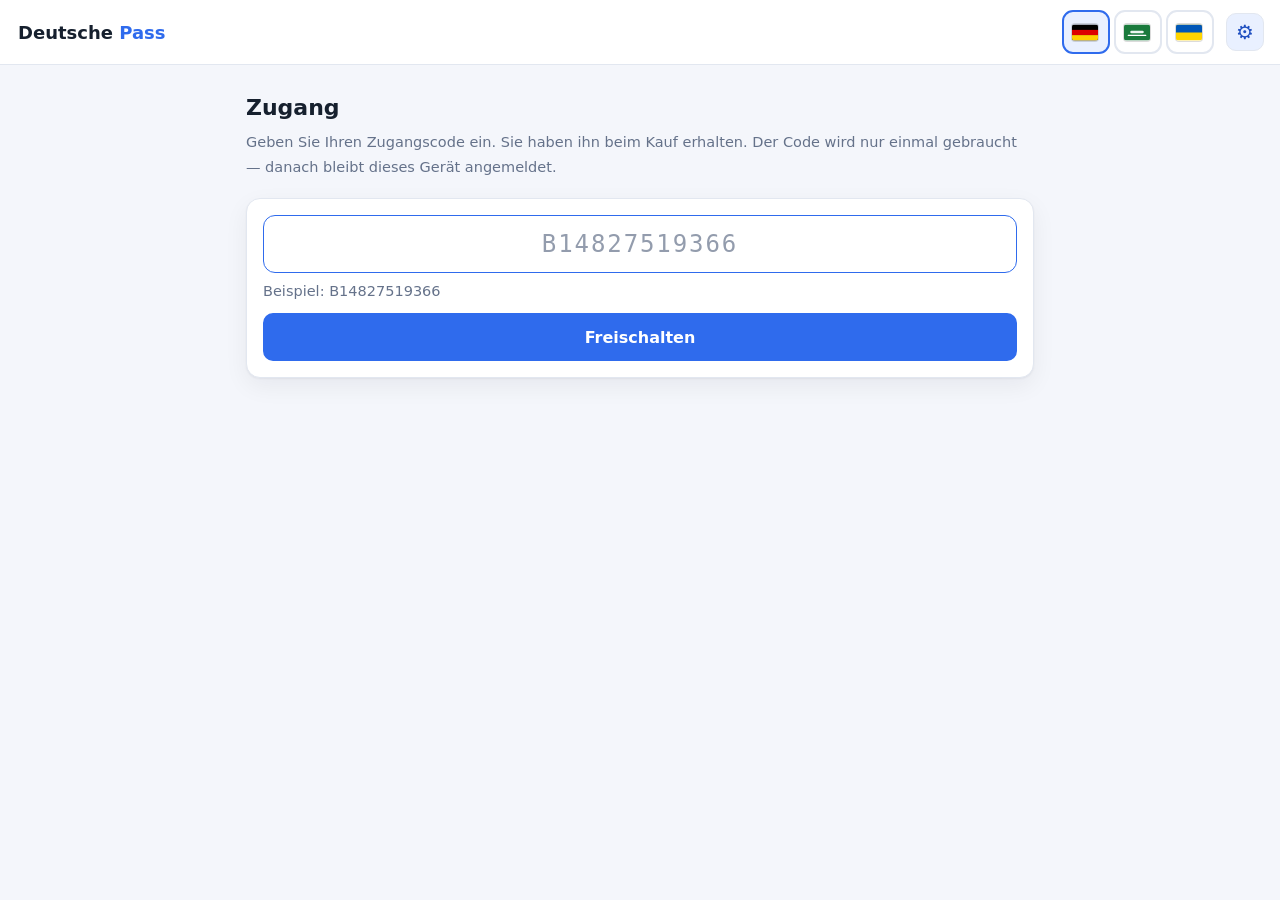
==== commit 492ea244: "App: Sprache sichtbar im Header (neben ⚙), „Zurück" als Wort statt Pfeil Die Sprachwahl steckte im ⚙" ====
--- a/index.html
+++ b/index.html
@@ -12,7 +12,7 @@
 <link rel="manifest" href="manifest.webmanifest">
 <link rel="apple-touch-icon" href="assets/icons/apple-touch-icon.png">
 <link rel="icon" href="assets/icons/icon-192.png">
-<link rel="stylesheet" href="assets/style.css?v=64">
+<link rel="stylesheet" href="assets/style.css?v=67">
 </head>
 <body>
 
@@ -23,8 +23,11 @@
   <button id="btnHome" class="brand" aria-label="Startseite">Deutsche <span>Pass</span></button>
   <div id="timer" class="timer" hidden><span id="timerText">00:00</span></div>
   <button id="btnReset" class="hbtn" hidden aria-label="Zurücksetzen">↺</button>
-  <button id="btnBack" class="hbtn" hidden aria-label="Zurück">←</button>
+  <!-- ★ Sprache direkt im Header neben ⚙ (nicht mehr im Menü versteckt):
+       so sieht man sofort, dass man die Sprache wechseln kann. -->
+  <div id="langbar" class="langbar" role="group" aria-label="Sprache"></div>
   <button id="btnSettings" class="hbtn" aria-label="Einstellungen">⚙</button>
+  <button id="btnBack" class="hbtn backword" hidden aria-label="Zurück">Zurück</button>
   <div id="setmenu" class="setmenu" hidden></div>
 </header>
 
@@ -34,10 +37,10 @@
 
 <!-- ★ ?v=… بيكسر الكاش القديم: الرابط بيتغيّر فالمتصفّح مجبور يجيب
      نسخة جديدة. نرفّع الرقم لما يعلق الطلاب على نسخة قديمة. -->
-<script src="assets/i18n.js?v=64"></script>
+<script src="assets/i18n.js?v=67"></script>
 <script src="assets/config.js"></script>
-<script src="assets/api.js?v=64"></script>
-<script src="assets/app.js?v=64"></script>
+<script src="assets/api.js?v=67"></script>
+<script src="assets/app.js?v=67"></script>
 <script>
   if ('serviceWorker' in navigator) {
     addEventListener('load', () => navigator.serviceWorker.register('sw.js').catch(() => {}));
--- a/assets/style.css
+++ b/assets/style.css
@@ -58,6 +58,19 @@
 .hbtn:hover{background:var(--brand); color:#fff; border-color:transparent}
 .hbtn.on{background:var(--brand); color:#fff; border-color:transparent}
 .hbtn[hidden]{display:none}
+/* ★ شريط اللغة بالهيدر جنب ⚙ — أعلام ظاهرة فوراً. */
+.langbar{display:flex; gap:4px; align-items:center}
+.langbar .flagchip{font-size:15px}
+/* ★ «رجوع» كلمة مو رمز — عرض حسب النصّ، يمين ⚙. */
+.hbtn.backword{width:auto; padding:0 13px; font-size:15px; font-weight:600}
+@media (max-width:430px){
+  .topbar{gap:6px; padding:10px 10px}
+  .brand{font-size:16px}
+  .langbar{gap:2px}
+  .langbar .flagchip{padding:4px 5px; font-size:14px}
+  .hbtn{width:34px; height:34px; font-size:18px}
+  .hbtn.backword{width:auto; padding:0 9px; font-size:13px}
+}
 /* ★ Einstellungs-Menü: Dropdown unter dem ⚙ im Header. */
 .setmenu{
   position:absolute; top:calc(100% + 8px); inset-inline-end:10px; z-index:40;
@@ -764,10 +777,11 @@
    بيصير يمين فالرقم ينزاح للحافة وينقصّ. وبلا overflow:hidden عالخانة تا ما
    ينقطع الرقم (لو كبر عن خانته بيفيض على جنبها وبيضلّ كامل). */
 .ragbar{display:flex; direction:ltr; border-radius:7px; overflow:hidden; background:#64718c}
-.ragbar i{display:flex; align-items:center; justify-content:flex-start; height:100%}
+.ragbar i{display:flex; align-items:center; justify-content:flex-start}
 .ragbar.big{height:22px}
-.ragbar.big i{padding-inline-start:6px; font-size:11px; line-height:1; font-weight:800;
-  color:#fff; white-space:nowrap}
+/* ★ ارتفاع صريح للخانة (مو height:100% يلي كان بيطلع 38px ويقصّ الرقم). */
+.ragbar.big i{height:22px; padding-inline-start:6px; font-size:11px; line-height:1;
+  font-weight:800; color:#fff; white-space:nowrap}
 .ragbar i.g{background:var(--ok)}
 .ragbar i.r{background:var(--bad)}
 /* الرمادي (غير محلول): لون محايد ثابت ورقم أبيض واضح على كل الثيمات. */
@@ -785,6 +799,25 @@
   background:linear-gradient(90deg, var(--brand), var(--brand-dark));
   transition:width .3s ease}
 .lvlprogtxt{display:block; margin-top:5px; font-size:12px; color:var(--muted)}
+
+/* ★ Lesezeichen-Stern: Kopfzeile der Übung (Titel + Stern) und in der
+   Lesezeichen-Liste. Leer = nur Umriss; markiert = gold gefüllt. */
+.praxisset .sethead{display:flex; align-items:center; gap:10px; margin:18px 0 6px}
+.praxisset .sethead .setnum{margin:0}
+.markbtn{flex:0 0 auto; width:38px; height:38px; padding:0;
+  display:inline-flex; align-items:center; justify-content:center;
+  background:transparent; border:1px solid var(--line); border-radius:10px;
+  color:var(--muted); cursor:pointer; font-family:inherit;
+  transition:background .12s, color .12s, border-color .12s, transform .1s}
+.markbtn svg{width:20px; height:20px; display:block; fill:none; stroke:currentColor}
+.markbtn:hover{background:var(--warn-soft); color:var(--warn); border-color:var(--warn); transform:translateY(-1px)}
+.markbtn.on{color:var(--warn); border-color:var(--warn)}
+.markbtn.on svg{fill:currentColor}
+.markbtn.listmark{margin-inline-start:6px}
+/* Sammel-Karten (Fehler / Lesezeichen) auf der Stufen-Seite. */
+.tile.collmist .n{background:var(--bad-soft); color:var(--bad)}
+.tile.collmark .n{background:var(--warn-soft); color:var(--warn)}
+
 .abo.lvlentry:hover{transform:translateY(-1px); border-color:var(--brand)}
 .abo.lvlentry:focus-visible{outline:3px solid var(--brand); outline-offset:2px}
 /* Melden-/Ausblenden-Knöpfe auf der Kurs-Karte: klar als Knöpfe erkennbar
